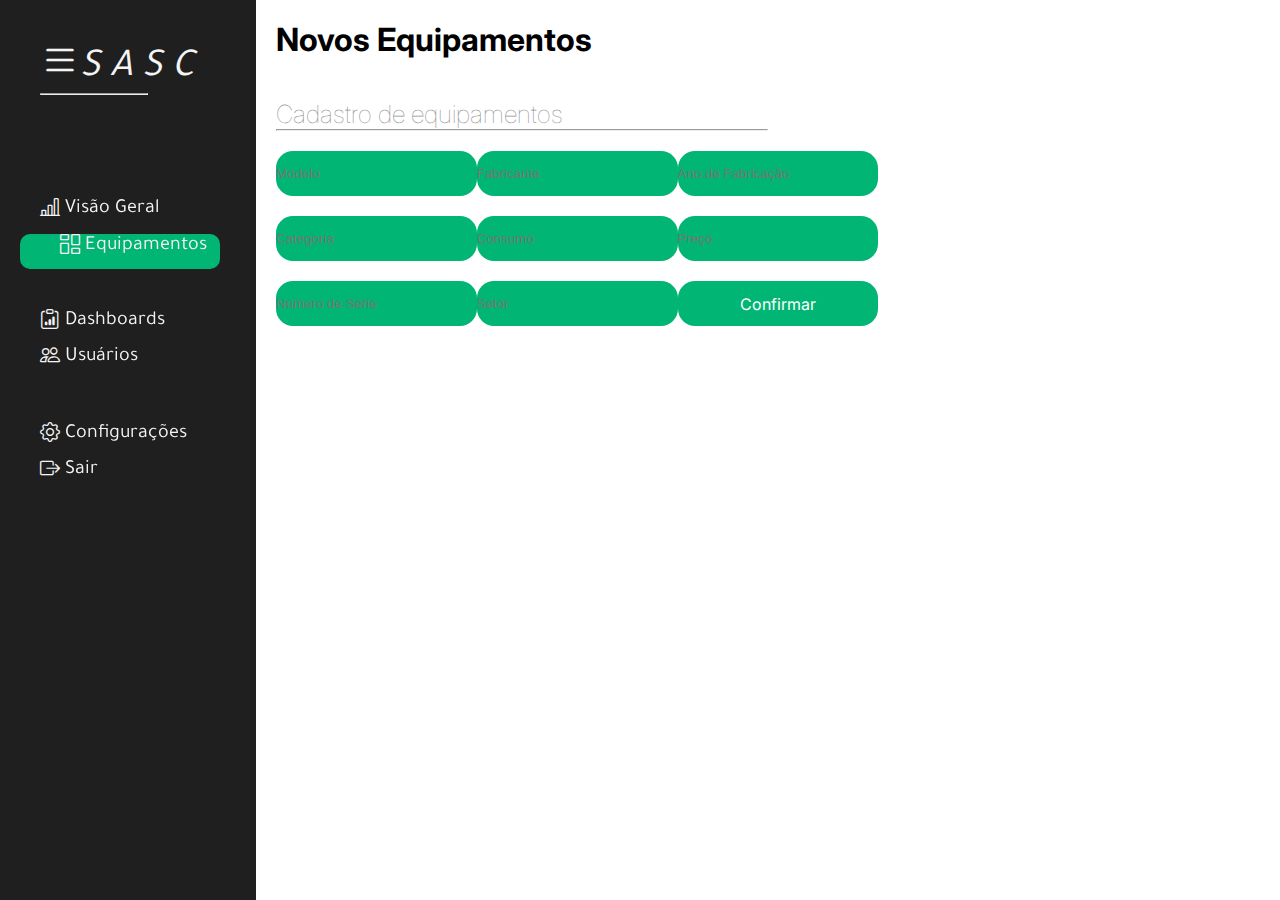
==== CadastramentoDeEquipamentos/index.html @ 192cee4d "cadastro" ====
<!DOCTYPE html>
<html lang="pt-br">
<head>
    <meta charset="UTF-8">
    <meta http-equiv="X-UA-Compatible" content="IE=edge">
    <meta name="viewport" content="width=device-width, initial-scale=1.0">
    <link rel="stylesheet" href="https://cdn.jsdelivr.net/npm/bootstrap-icons@1.10.5/font/bootstrap-icons.css">
    <link rel="stylesheet" href="style.css">
    <link rel="preconnect" href="https://fonts.googleapis.com">

    <link rel="preconnect" href="https://fonts.gstatic.com" crossorigin>
    <link href="https://fonts.googleapis.com/css2?family=Inter:wght@500;700&family=Tajawal:wght@700;800&display=swap" rel="stylesheet">
    
    <title>Teste-Menu</title>
</head>

<body>

    <main>

        <section class="menu_lateral">

        <nav>
        
             <div class="btn_expandir">
                <span> <i class="bi bi-list">S A S C</i> </span>
                <hr> <!--linha-->
                </div>

                <div class="menu_conteudo">

                    <ul>

                        <div class="item_menu">

                            <div class="primeiros_itens">
                        <li>
                            <a href="#">
                                <span class="icon"><i class="bi bi-bar-chart-line"></i></span>
                                <span class="txt_link">Visão Geral</span>
                            </a>
                        </li>

                        

                        <li class="btn_equipamentos">
                            <a  href="#">
                                <span class="icon"><i class="bi bi-columns-gap"></i></span>
                                <span class="txt_link">Equipamentos</span>
                            </a> 
                        </li>
                    </div>
                    

                    <div class="segundos_itens">
                        <li class="">
                            <a href="#">
                                <span class="icon"><i class="bi bi-clipboard-data"></i></span>
                                <span class="txt_link">Dashboards</span>

                            </a>
                        </li>

                        <li>
                            <a href="#">
                                <span class="icon"><i class="bi bi-people"></i></span>
                                <span class="txt_link">Usuários</span>
                            </a>
                        </li>
                        
                    </div>

                    <div class="terceiros_itens">
                        <li class="">
                            <a href="#">
                                <span class="icon"><i class="bi bi-gear"></i></span>
                                <span class="txt_link">Configurações</span>
                            </a>
                        </li>

                        <li>
                            <a href="">
                                <span class="icon"><i class="bi bi-box-arrow-right"></i></span>
                                <span class="txt_link">Sair</span>
                            </a>
                        </li>
                        
                    </div>
                    </ul>
                </nav>
             </div>
         
            </section>

         <section class="equipamentos">

            <div class="txt_equipamentos">
                <h1> Novos Equipamentos</h1>
                <h2>Cadastro de equipamentos <hr> </h2> 
            </div>

            <!--- <div class="usuario">
                <span class="icon_usuario"><i class="bi bi-person-circle"></i></span>
                <span class="usuario">JANAINA MOTA</span>
            </div>
            <div class="pseudo_btn_darkmode">
                <i class="bi bi-brightness-low-fill"></i>
                <i class="bi bi-cloud-sun-fill"></i>
            </div> -->

            <div class="cadastro_de_equipamentos">

       
                <form>
                    
                    <div class="inputs">
                    <input placeholder="Modelo" type="text" id="campo-modelo">
                    <input placeholder="Fabricante" type="text" id="campo-fabricante">
                    <input placeholder="Ano de Fabricação" type="text" id="campo-ano_de_fabricação">
                </div>

                <div class="inputs">

                    <input placeholder="Categoria" type="text" id="campo-categoria">
                    <input placeholder="Consumo" type="text" id="campo-consumo">
                    <input placeholder="Preço" type="text" id="campo-preço">
                </div>

                    <div class="inputs">
                    <input placeholder="Número de Série" type="text" id="campo-modelo">
                    <input placeholder="Setor" type="text" id="campo-modelo">
                    <button type="submit">Confirmar</button>
                </div>
                </form>
             
            </div>

        </section>

        

    </main>
    
</body>
</html>
---- CadastramentoDeEquipamentos/style.css ----
*{
    margin: 0;
    padding: 0;
    box-sizing: border-box;
}

:root{
    --background-menu: #1F1F1F;
    --verde: #01B574;
    --branco: #F4F4F4;
    --cinza_claro: #8F8F8F;


    --font1: 'Tajawal', sans-serif;
    --font2: 'Inter', sans-serif;
}

body{

}
main{
    height: 100vh;
    display: flex;
    flex-direction: row;
}

.menu_lateral{
    width: 20%;
    height: 100%;

    background-color: var(--background-menu);
    padding: 40px 0 40px 0;
    display: flex;
    flex-direction: column;
    
}

.btn_expandir{
    width: 100%;
    padding-left: 40px;
    color: var(--branco);
    font-size: 40px;
    cursor: pointer;
    font-family: var(--font1);
    
    
}

.menu_conteudo{
    padding-top: 40%;
}

ul{
    width: 100%;
    list-style-type: none;
    font-family: var(--font1);
}

li{
    padding-bottom: 10px;
}

.item_menu a{
    color: var(--branco);
    text-decoration: none;
    font-size: 20px;
    padding: 40px;
}

.primeiros_itens, .segundos_itens, .terceiros_itens{
    margin-bottom: 40px;
}

.txt_link{
    margin-left: 5px;
    position: fixed;
}

.btn_equipamentos{
    border-radius: 10px;
    background-color: var(--verde);
    height: 35px;
    width: 200px;
    margin-left: 20px;
}



h1{
    font-family: var(--font2);
    padding: 20px;
}

h2{
    font-family: var(--font2);
    color: var(--cinza_claro);
    font-weight: 100;
    font-size: 25px;
    padding: 20px;
}

hr{
    width: 50%;
}

.usuario, .icon_usuario{
    text-decoration: none;
    font-family: var(--font1);
    font-size: 25px;
    padding: 20px 0;
    float: left;
}


/*
.pseudo_btn_darkmode{
    border-radius: 20px;
    background-color: var(--verde);
    width: 112px;
    height: 43px;
}



.pseudo_btn_darkmode > i{
    color: var(--branco);
    font-size: 30px;
}

*/

.equipamentos{
    height: 100%;
    width: 80%;
    
}


.cadastro_de_equipamentos{
    display: flex;
    flex-direction: column;
}



form{
    position: relative;
   
    
}


input{
    border-radius: 17px;
    border: none;
    background-color: var(--verde);
    margin-bottom: 20px;
    height: 45px;
    width: 20%;
    
}


button {
    background-color: var(--verde);
    height: 30px;
    border: none;
    border-radius:17px;
    color: white;
    font-family: var(--font2);
    font-size: 16px;
    cursor: pointer;
    height: 45px;
    width: 20%;
}

.inputs{
    display: flex;
    margin-left: 20px;
    
}
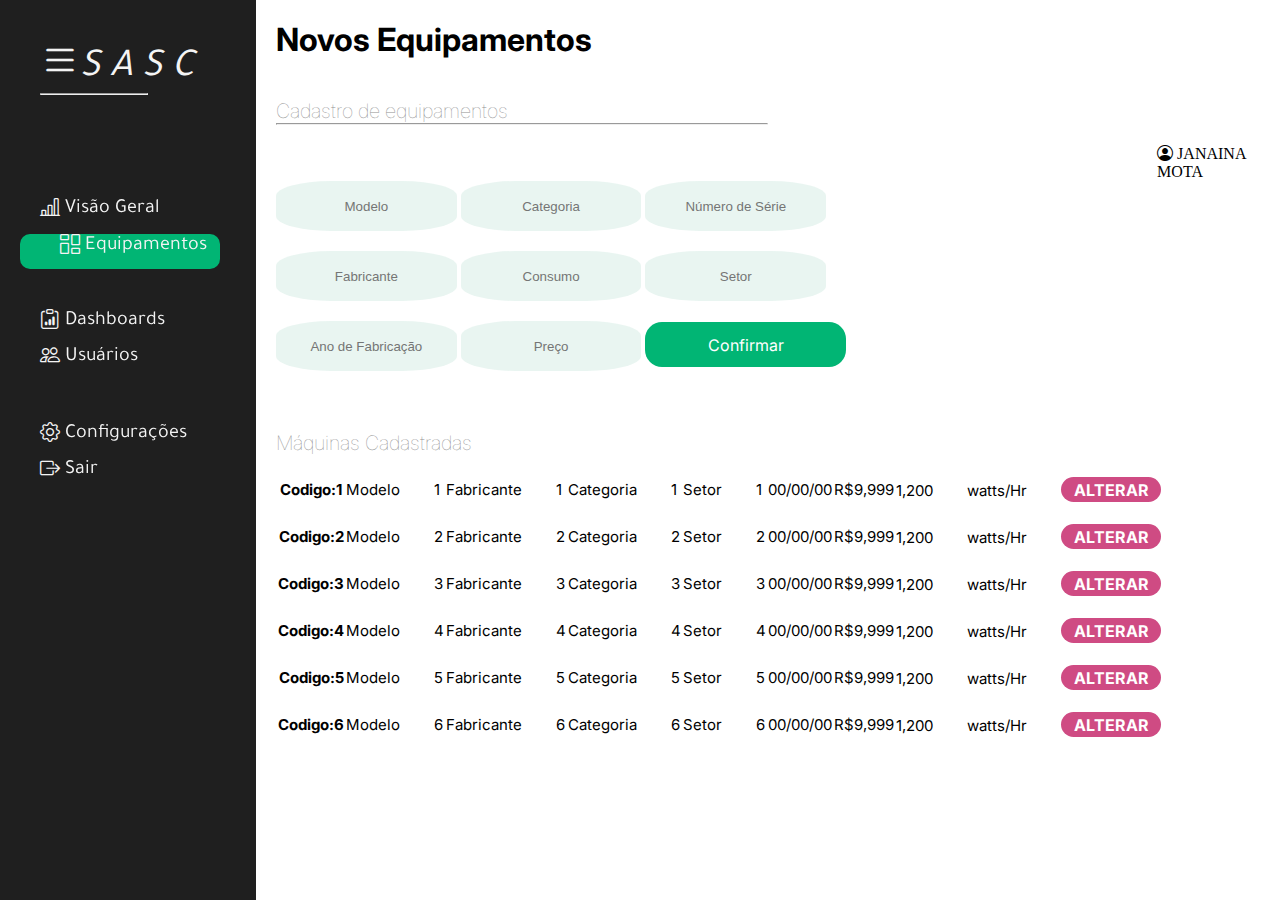
==== commit 6a7f99a7: "atualizações realizadas" ====
--- a/CadastramentoDeEquipamentos/index.html
+++ b/CadastramentoDeEquipamentos/index.html
@@ -97,12 +97,14 @@
             <div class="txt_equipamentos">
                 <h1> Novos Equipamentos</h1>
                 <h2>Cadastro de equipamentos <hr> </h2> 
+
+                <div class="usuario">
+                    <span class="icon_usuario"><i class="bi bi-person-circle"></i></span>
+                    <span class="usuario_nome">JANAINA MOTA</span>
+                </div>
             </div>
 
-            <!--- <div class="usuario">
-                <span class="icon_usuario"><i class="bi bi-person-circle"></i></span>
-                <span class="usuario">JANAINA MOTA</span>
-            </div>
+             <!---
             <div class="pseudo_btn_darkmode">
                 <i class="bi bi-brightness-low-fill"></i>
                 <i class="bi bi-cloud-sun-fill"></i>
@@ -115,24 +117,110 @@
                     
                     <div class="inputs">
                     <input placeholder="Modelo" type="text" id="campo-modelo">
+                    <input placeholder="Categoria" type="text" id="campo-categoria">
+                    <input placeholder="Número de Série" type="text" id="campo-numero_de_serie">
+                </div>
+
+                <div class="inputs">
+
                     <input placeholder="Fabricante" type="text" id="campo-fabricante">
+                    <input placeholder="Consumo" type="text" id="campo-consumo">
+                    <input placeholder="Setor" type="text" id="campo-setor">
+                </div>
+
+                    <div class="inputs">
                     <input placeholder="Ano de Fabricação" type="text" id="campo-ano_de_fabricação">
-                </div>
-
-                <div class="inputs">
-
-                    <input placeholder="Categoria" type="text" id="campo-categoria">
-                    <input placeholder="Consumo" type="text" id="campo-consumo">
                     <input placeholder="Preço" type="text" id="campo-preço">
-                </div>
-
-                    <div class="inputs">
-                    <input placeholder="Número de Série" type="text" id="campo-modelo">
-                    <input placeholder="Setor" type="text" id="campo-modelo">
                     <button type="submit">Confirmar</button>
                 </div>
                 </form>
              
+            </div>
+
+            <div class="maquinas_cadastradas">
+                <h3>Máquinas Cadastradas</h3>
+
+                <div class="tabela">
+                    
+                <table>
+                    <tr>
+                        <th>Codigo:1</th>
+
+                        <td>Modelo 1</td> 
+                        <td>Fabricante 1</td>
+                        <td>Categoria 1</td>
+                        <td>Setor 1</td>
+                        <td>00/00/00</td>
+                        <td>R$9,999</td>
+                        <td>1,200 watts/Hr <button>Alterar</button> </td> 
+                        
+                    </tr>
+                    
+
+                    <tr>
+                        <th>Codigo:2</th> 
+                        <td>Modelo 2</td> 
+                        <td>Fabricante 2</td>
+                        <td>Categoria 2</td>
+                        <td>Setor 2</td>
+                        <td>00/00/00</td>
+                        <td>R$9,999</td>
+                        <td>1,200 watts/Hr <button>Alterar</button> </td>
+                    </tr>
+
+                    <tr>
+                        <th>Codigo:3</th> 
+                        <td>Modelo 3</td> 
+                        <td>Fabricante 3</td>
+                        <td>Categoria 3</td>
+                        <td>Setor 3</td>
+                        <td>00/00/00</td>
+                        <td>R$9,999</td>
+                        <td>1,200 watts/Hr <button>Alterar</button> </td>
+
+                    </tr>
+
+                    <tr>
+                        <th>Codigo:4</th> 
+                        <td>Modelo 4</td> 
+                        <td>Fabricante 4</td>
+                        <td>Categoria 4</td>
+                        <td>Setor 4</td>
+                        <td>00/00/00</td>
+                        <td>R$9,999</td>
+                        <td>1,200 watts/Hr <button>Alterar</button> </td>
+                    </tr>
+
+                    <tr>
+                        <th>Codigo:5</th> 
+                        <td>Modelo 5</td> 
+                        <td>Fabricante 5</td>
+                        <td>Categoria 5</td>
+                        <td>Setor 5</td>
+                        <td>00/00/00</td>
+                        <td>R$9,999</td>
+                        <td>1,200 watts/Hr <button>Alterar</button> </td>
+                    </tr>
+
+                    <tr>
+                        <th>Codigo:6</th> 
+                        <td>Modelo 6</td> 
+                        <td>Fabricante 6</td>
+                        <td>Categoria 6</td>
+                        <td>Setor 6</td>
+                        <td>00/00/00</td>
+                        <td>R$9,999</td>
+                        <td>1,200 watts/Hr <button>Alterar</button> </td>
+                    </tr>
+
+
+                    
+                
+                </table>
+
+                </tbody>
+                </table>
+                </div>
             </div>
 
         </section>
--- a/CadastramentoDeEquipamentos/style.css
+++ b/CadastramentoDeEquipamentos/style.css
@@ -7,8 +7,10 @@
 :root{
     --background-menu: #1F1F1F;
     --verde: #01B574;
+    --verde-claro: #3BA8801C;
     --branco: #F4F4F4;
     --cinza_claro: #8F8F8F;
+    --rosa: #CF4B83;
 
 
     --font1: 'Tajawal', sans-serif;
@@ -91,11 +93,11 @@
     padding: 20px;
 }
 
-h2{
+h2, h3{
     font-family: var(--font2);
     color: var(--cinza_claro);
     font-weight: 100;
-    font-size: 25px;
+    font-size: 20px;
     padding: 20px;
 }
 
@@ -103,14 +105,10 @@
     width: 50%;
 }
 
-.usuario, .icon_usuario{
-    text-decoration: none;
-    font-family: var(--font1);
-    font-size: 25px;
-    padding: 20px 0;
-    float: left;
-}
-
+.usuario{
+    margin-left: 88%;
+    
+}
 
 /*
 .pseudo_btn_darkmode{
@@ -145,27 +143,31 @@
 
 form{
     position: relative;
+    display: flex;
+    flex-direction: column;
+    margin-bottom: 20px;
    
     
 }
 
 
-input{
-    border-radius: 17px;
+input, select{
+    border-radius:30%;
     border: none;
-    background-color: var(--verde);
+    background-color: var(--verde-claro);
     margin-bottom: 20px;
-    height: 45px;
-    width: 20%;
-    
-}
-
-
-button {
+    height: 50px;
+    width: 18%;
+    text-align: center;
+    
+}
+
+
+.cadastro_de_equipamentos button {
     background-color: var(--verde);
     height: 30px;
     border: none;
-    border-radius:17px;
+    border-radius: 17px;
     color: white;
     font-family: var(--font2);
     font-size: 16px;
@@ -175,7 +177,51 @@
 }
 
 .inputs{
-    display: flex;
     margin-left: 20px;
     
-}
+    
+}
+
+.tabela{
+    padding-left: 20px;
+}
+
+table{
+    font-family:var(--font2) ;
+    font-size: 15px;
+   
+   
+
+}
+
+td{
+    word-spacing: 30px;
+    border-collapse: collapse;
+    padding-bottom: 20px;
+
+}
+
+tr{
+    word-spacing: 10px;
+}
+
+th{
+    padding-bottom: 20px;
+}
+
+.maquinas_cadastradas button{
+    border-radius: 17px;
+    background-color: var(--rosa);
+    color: white;
+    font-weight: bold;
+    font-family: var(--font2);
+    cursor: pointer;
+    text-transform: uppercase;
+    height: 25px;
+    width: 100px;
+    font-size: 16px;
+    border: 0;
+
+}
+
+
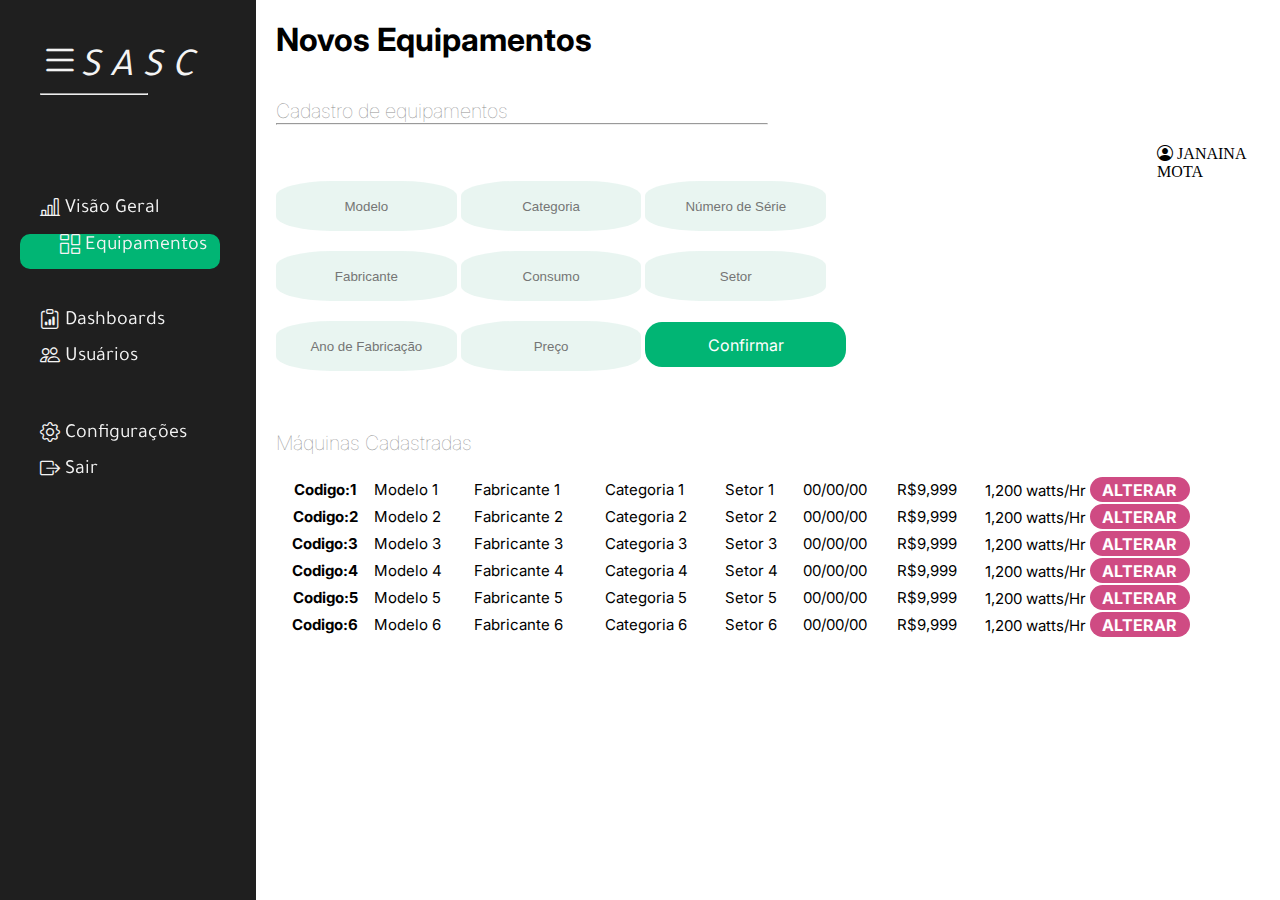
==== commit 46f95998: "novas atualizacoes" ====
--- a/CadastramentoDeEquipamentos/index.html
+++ b/CadastramentoDeEquipamentos/index.html
@@ -218,7 +218,7 @@
                 
                 </table>
 
-                </tbody>
+              
                 </table>
                 </div>
             </div>
--- a/CadastramentoDeEquipamentos/style.css
+++ b/CadastramentoDeEquipamentos/style.css
@@ -174,6 +174,8 @@
     cursor: pointer;
     height: 45px;
     width: 20%;
+    
+   
 }
 
 .inputs{
@@ -184,29 +186,10 @@
 
 .tabela{
     padding-left: 20px;
-}
-
-table{
-    font-family:var(--font2) ;
+    font-family:var(--font2);
     font-size: 15px;
-   
-   
-
-}
-
-td{
-    word-spacing: 30px;
-    border-collapse: collapse;
-    padding-bottom: 20px;
-
-}
-
-tr{
-    word-spacing: 10px;
-}
-
-th{
-    padding-bottom: 20px;
+  
+    
 }
 
 .maquinas_cadastradas button{
@@ -221,7 +204,14 @@
     width: 100px;
     font-size: 16px;
     border: 0;
-
-}
-
-
+    
+
+}
+
+td{
+    width: 100;
+}
+
+table {
+    width: 100%;
+}
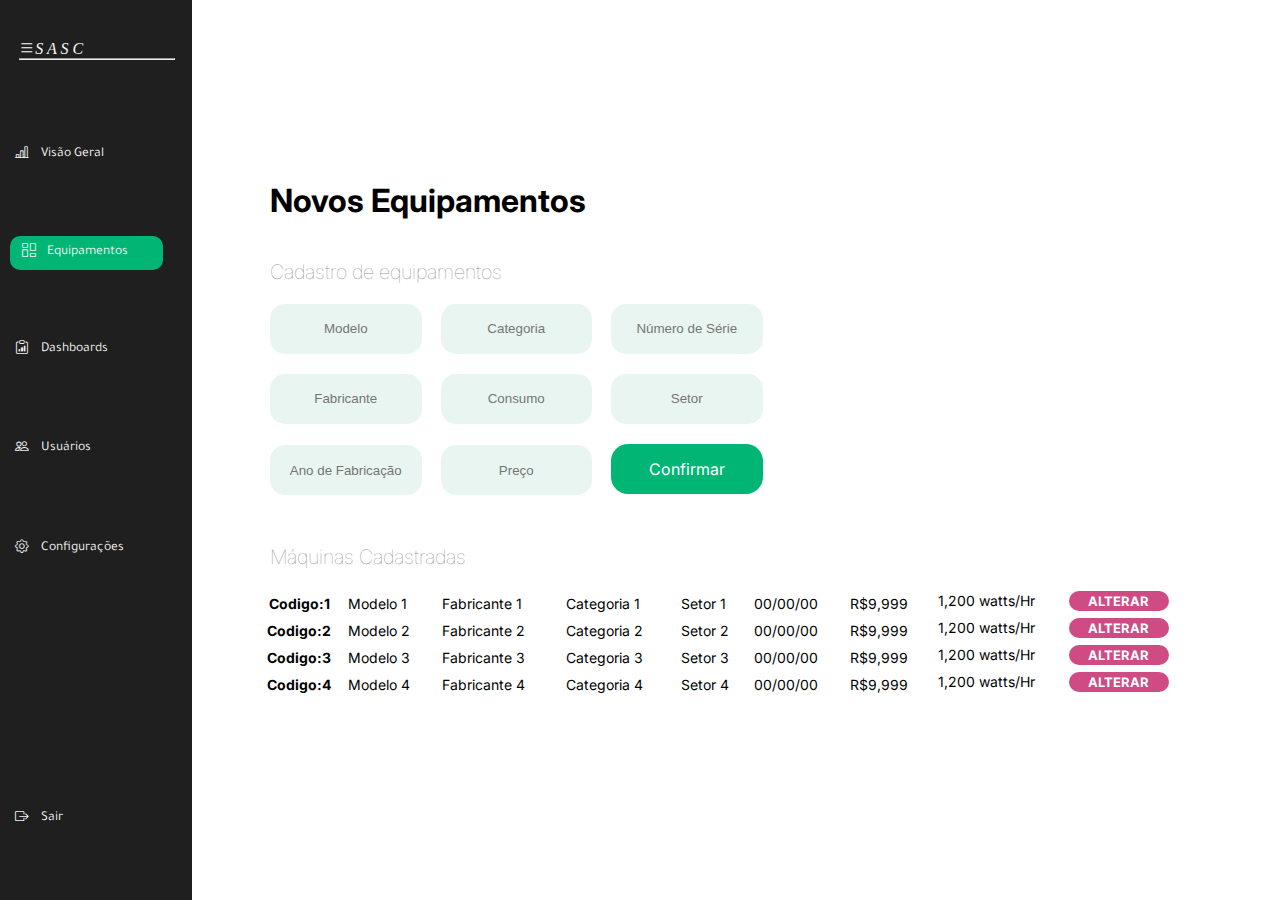
==== commit 6866e4ee: "atualizações de responsividade e estilização" ====
--- a/CadastramentoDeEquipamentos/index.html
+++ b/CadastramentoDeEquipamentos/index.html
@@ -18,91 +18,85 @@
 
     <main>
 
-        <section class="menu_lateral">
-
-        <nav>
-        
-             <div class="btn_expandir">
-                <span> <i class="bi bi-list">S A S C</i> </span>
+      <section class="menu">
+          <nav class="menu_lateral">
+      
+              <div class="btn_expandir">
+                <span> <i class="size2 bi bi-list">S A S C</i> </span>
                 <hr> <!--linha-->
-                </div>
-
-                <div class="menu_conteudo">
-
-                    <ul>
-
-                        <div class="item_menu">
-
-                            <div class="primeiros_itens">
-                        <li>
-                            <a href="#">
-                                <span class="icon"><i class="bi bi-bar-chart-line"></i></span>
-                                <span class="txt_link">Visão Geral</span>
-                            </a>
-                        </li>
-
-                        
-
-                        <li class="btn_equipamentos">
-                            <a  href="#">
-                                <span class="icon"><i class="bi bi-columns-gap"></i></span>
-                                <span class="txt_link">Equipamentos</span>
-                            </a> 
-                        </li>
-                    </div>
-                    
-
-                    <div class="segundos_itens">
-                        <li class="">
-                            <a href="#">
-                                <span class="icon"><i class="bi bi-clipboard-data"></i></span>
-                                <span class="txt_link">Dashboards</span>
-
-                            </a>
-                        </li>
-
-                        <li>
-                            <a href="#">
-                                <span class="icon"><i class="bi bi-people"></i></span>
-                                <span class="txt_link">Usuários</span>
-                            </a>
-                        </li>
-                        
-                    </div>
-
-                    <div class="terceiros_itens">
-                        <li class="">
-                            <a href="#">
-                                <span class="icon"><i class="bi bi-gear"></i></span>
-                                <span class="txt_link">Configurações</span>
-                            </a>
-                        </li>
-
-                        <li>
-                            <a href="">
-                                <span class="icon"><i class="bi bi-box-arrow-right"></i></span>
-                                <span class="txt_link">Sair</span>
-                            </a>
-                        </li>
-                        
-                    </div>
-                    </ul>
-                </nav>
-             </div>
-         
-            </section>
+              </div>
+      
+              <div class="menu_conteudo">
+      
+                <ul>
+      
+                  <div class="item_menu">
+      
+      
+                    <li class="espaco2">
+                      <a href="#">
+                        <span class="icon size1"><i class="bi bi-bar-chart-line"></i></span>
+                        <span class="txt_link size1">Visão Geral</span>
+                      </a>
+                    </li>
+      
+                    <li class="pagAtual  espaco2">
+                      <a href="#">
+                        <span class="icon size1 "><i class="bi bi-columns-gap"></i></span>
+                        <span class="txt_link size1">Equipamentos</span>
+                      </a>
+                    </li>
+      
+                    <li class="espaco2">
+                      <a href="#">
+                        <span class="icon size1 IconAtual"><i class="bi bi-clipboard-data IconAtual"></i></span>
+                        <span class="txt_link size1">Dashboards</span>
+      
+                      </a>
+                    </li>
+      
+                    <li class="espaco2">
+                      <a href="#">
+                        <span class="icon size1"><i class="bi bi-people"></i></span>
+                        <span class="txt_link size1">Usuários</span>
+                      </a>
+                    </li>
+      
+                    <li class="espaco2">
+                      <a href="#">
+                        <span class="icon size1"><i class="bi bi-gear"></i></span>
+                        <span class="txt_link size1">Configurações</span>
+                      </a>
+                    </li>
+                  </div>
+      
+                  <li class="espaco2 btnSair ">
+                    <a href="../home/index.html">
+                      <span class="icon size1"><i class="bi bi-box-arrow-right"></i></span>
+                      <span class="txt_link size1">Sair</span>
+                    </a>
+                  </li>
+      
+                </ul>
+      
+              </div>
+            </nav>
+      
+        </section>
 
          <section class="equipamentos">
 
             <div class="txt_equipamentos">
                 <h1> Novos Equipamentos</h1>
-                <h2>Cadastro de equipamentos <hr> </h2> 
-
-                <div class="usuario">
-                    <span class="icon_usuario"><i class="bi bi-person-circle"></i></span>
-                    <span class="usuario_nome">JANAINA MOTA</span>
-                </div>
+                
+              
+    
+                <h2>Cadastro de equipamentos  </h2>     
             </div>
+
+            
+           
+
 
              <!---
             <div class="pseudo_btn_darkmode">
@@ -128,7 +122,7 @@
                     <input placeholder="Setor" type="text" id="campo-setor">
                 </div>
 
-                    <div class="inputs">
+                    <div class="inputs3">
                     <input placeholder="Ano de Fabricação" type="text" id="campo-ano_de_fabricação">
                     <input placeholder="Preço" type="text" id="campo-preço">
                     <button type="submit">Confirmar</button>
@@ -191,27 +185,7 @@
                         <td>1,200 watts/Hr <button>Alterar</button> </td>
                     </tr>
 
-                    <tr>
-                        <th>Codigo:5</th> 
-                        <td>Modelo 5</td> 
-                        <td>Fabricante 5</td>
-                        <td>Categoria 5</td>
-                        <td>Setor 5</td>
-                        <td>00/00/00</td>
-                        <td>R$9,999</td>
-                        <td>1,200 watts/Hr <button>Alterar</button> </td>
-                    </tr>
-
-                    <tr>
-                        <th>Codigo:6</th> 
-                        <td>Modelo 6</td> 
-                        <td>Fabricante 6</td>
-                        <td>Categoria 6</td>
-                        <td>Setor 6</td>
-                        <td>00/00/00</td>
-                        <td>R$9,999</td>
-                        <td>1,200 watts/Hr <button>Alterar</button> </td>
-                    </tr>
+
 
 
                     
--- a/CadastramentoDeEquipamentos/style.css
+++ b/CadastramentoDeEquipamentos/style.css
@@ -1,217 +1,554 @@
 *{
-    margin: 0;
-    padding: 0;
-    box-sizing: border-box;
-}
-
-:root{
-    --background-menu: #1F1F1F;
-    --verde: #01B574;
-    --verde-claro: #3BA8801C;
-    --branco: #F4F4F4;
-    --cinza_claro: #8F8F8F;
-    --rosa: #CF4B83;
-
-
-    --font1: 'Tajawal', sans-serif;
-    --font2: 'Inter', sans-serif;
-}
-
-body{
-
-}
-main{
-    height: 100vh;
-    display: flex;
-    flex-direction: row;
-}
-
-.menu_lateral{
-    width: 20%;
-    height: 100%;
-
-    background-color: var(--background-menu);
-    padding: 40px 0 40px 0;
-    display: flex;
-    flex-direction: column;
+  margin: 0;
+  padding: 0;
+  box-sizing: border-box;
+  }
+  
+  :root{
+  --background-menu: #1F1F1F;
+  --verde: #01B574;
+  --verde-claro: #3BA8801C;
+  --branco: #F4F4F4;
+  --cinza_claro: #8F8F8F;
+  --rosa: #CF4B83;
+  
+  
+  --font1: 'Tajawal', sans-serif;
+  --font2: 'Inter', sans-serif;
+  }
+  
+  main{
+  height: 100vh;
+  display: flex;
+  flex-direction: row;
+  }
+  
+  h1{
+  font-family: var(--font2);
+  padding: 20px;
+  color: black;
+  }
+  
+  h2, h3{
+  font-family: var(--font2);
+  color: var(--cinza_claro);
+  font-weight: 100;
+  font-size: 20px;
+  padding: 20px;
+  
+  }
+  
+  hr{
+  width: 50%;
+  }
+  
+  
+  /*
+  .pseudo_btn_darkmode{
+  border-radius: 20px;
+  background-color: var(--verde);
+  width: 112px;
+  height: 43px;
+  }
+  
+  
+  
+  .pseudo_btn_darkmode > i{
+  color: var(--branco);
+  font-size: 30px;
+  }
+  
+  */
+  
+  
+  
+  .cadastro_de_equipamentos{
+  display: flex;
+  flex-direction: column;
+  }
+  
+  
+  
+  form{
+  position: relative;
+  display: flex;
+  flex-direction: column;
+  margin-bottom: 20px;
+  
+  
+  }
+  
+  
+  input{
+  border-radius: 15px;
+  border: none;
+  background-color: var(--verde-claro);
+  margin-bottom: 20px;
+  height: 50px;
+  width: 15%;
+  text-align: center;
+  margin-right: 15px;
+  
+  }
+  
+  
+  .cadastro_de_equipamentos button {
+  background-color: var(--verde);
+  border: none;
+  border-radius: 17px;
+  color: white;
+  font-family: var(--font2);
+  font-size: 16px;
+  cursor: pointer;
+  height: 50px;
+  width: 15%;
+  
+  
+  }
+  
+  .inputs, .inputs3{
+  margin-left: 20px;
+  
+  
+  
+  }
+  
+  .tabela{
+  
+  font-family:var(--font2);
+  font-size: 15px;
+  
+  
+  }
+  
+  .maquinas_cadastradas button{
+  border-radius: 10px;
+  background-color: var(--rosa);
+  color: white;
+  font-weight: bold;
+  font-family: var(--font2);
+  cursor: pointer;
+  text-transform: uppercase;
+  height: 25px;
+  width: 100px;
+  font-size: 16px;
+  border: 0;
+  margin-left: 30px;
+  margin-bottom: 10px;
+  
+  }
+  
+  td{
+  width: 100;
+  }
+  
+  table {
+  width: 100%;
+  }
+  
+  /* -------------------------------- */
+  
+  .menu {
+  position: fixed;
+  width: 15%;
+  }
+  
+  .menu_lateral {
+  background-color: var(--background-menu);
+  padding: 40px 0 40px 0;
+  display: flex;
+  flex-direction: column;
+  height: 100vh;
+  }
+  
+  .btn_expandir {
+  width: 100%;
+  padding-left: 10%;
+  color: var(--branco);
+  cursor: pointer;
+  }
+  
+  .menu_conteudo {
+  padding-top: 30%;
+  }
+  
+  li a {
+  padding: 5% 0 5% 5%;
+  display: flex;
+  justify-content: space-between;
+  text-align: center;
+  color: var(--branco);
+  text-decoration: none;
+  padding-left: 8%;
+  }
+  
+  .menu_conteudo ul {
+  height: 80vh;
+  width: 100%;
+  list-style-type: none;
+  font-family: var(--font1);
+  display: flex;
+  flex-direction: column;
+  justify-content: space-between;
+  }
+  
+  .item_menu {
+  height: 50vh;
+  display: flex;
+  flex-direction: column;
+  justify-content: space-between;
+  }
+  
+  .primeiros_itens,
+  .segundos_itens,
+  .terceiros_itens {
+  margin-bottom: 40%;
+  }
+  
+  .txt_link {
+  color: var(--branco);
+  margin-left: 2%;
+  position: fixed;
+  }
+  
+  hr {
+  width: 90%;
+  }
+  
+  .pagAtual {
+  display: flex;
+  align-items: center;
+  text-align: center;
+  border-radius: 10px;
+  background-color: var(--verde);
+  width: 80%;
+  margin-left: 5%;
+  }
+  
+  .espaco2 {
+  margin-top: 10%;
+  }
+  
+  .equipamentos {
+  display: flex;
+  flex-direction: column;
+  justify-content:center ;
+  width: 100%;
+  height: 100vh;
+  margin-left: 250px;
+  margin-top: -20px;
+  }
+  
+  .painelEqpm {
+  width: 95%;
+  height: 90%;
+  background-color: white;
+  border-radius: 20px;
+  }
+  
+  .size1 {
+  color: var(--branco);
+  font-size: 90%;
+  }
+  
+  .size2 {
+  color: var(--branco);
+  font-size: 150%;
+  }
+  
+  .bi {
+  color: var(--branco);
+  }
+  
+  /* ----------------------------------------------- */
+  
+  @media screen and (max-width: 1300px) {
+  .size1 {
+  font-size: 85%;
+  }
+  
+  .size2 {
+  font-size: 100%;
+  }
+  }
+  
+  @media screen and (max-width: 1100px) {
+  .size1 {
+  font-size: 75%;
+  }
+  
+  .size2 {
+  font-size: 100%;
+  }
+  }
+  
+  @media screen and (max-width: 990px) {
+  .size1 {
+  font-size: 68%;
+  }
+  
+  .size2 {
+  font-size: 100%;
+  }
+  }
+  
+  @media screen and (max-width: 890px) {
+  .size1 {
+  font-size: 58%;
+  }
+  
+  .size2 {
+  font-size: 90%;
+  }
+  }
+  
+  @media screen and (max-width: 780px) {
+  .size1 {
+  font-size: 49%;
+  }
+  
+  .size2 {
+  font-size: 85%;
+  }
+  }
+  
+  @media screen and (max-width: 680px) {
+  main {
+  width: 100%;
+  display: flex;
+ 
+  text-align: center;
+  justify-content: center;
+  flex-direction: column;
+  height: 90%;
+  }
+  
+  .menu {
+  position: fixed;
+  width: 100%;
+  height: 10%;
+  bottom: 0;
+  }
+  
+  .menu_lateral {
+  padding: 0;
+  /* height: 10vh; */
+  width: 100%;
+  border-radius: 25px 25px 0 0;
+  }
+  
+  .menu_conteudo {
+  align-items: center;
+  padding: 0;
+  width: 100%;
+  /* height: 10vh; */
+  }
+  
+  .menu_conteudo ul {
+  display: flex;
+  align-items: center;
+  width: 100%;
+  /* height: 10vh; */
+  }
+  
+  .item_menu {
+  display: flex;
+  flex-direction: row;
+  align-items: center;
+  width: 100%;
+  height: 10vh;
+  }
+  
+  .item_menu a {
+  padding-left: 0;
+  display: flex;
+  justify-content: center;
+  font-size: 30px;
+  width: 100%;
+  padding: 0;
+  }
+  
+  .pagAtual {
+  margin-left: 0;
+  background-color: transparent;
+  }
+  
+  .IconAtual {
+  color: var(--verde);
+  }
+  
+  .btnSair {
+  display: none;
+  }
+  
+  .btn_expandir {
+  display: none;
+  }
+  
+  .size1 {
+  font-size: 55%;
+  }
+  
+  .size2 {
+  font-size: 80%;
+  }
+  
+  .txt_link {
+  display: none;
+  }
+  
+  hr {
+  display: none;
+  }
+  
+  .espaco2 {
+  margin-top: 0;
+  width: 20%;
+  }
+  
+  .painelEqpm {
+  height: 85%;
+  margin-top: -10%;
+  }
+  
+  .equipamentos {
+  margin-left: 0px;
+  }
+  }
+  
+  @media screen and (max-width: 420px) {
+  .painelEqpm {
+  margin-top: -15%;
+  }
+  }
+  
+  @media screen and (max-width: 325px) {
+  .painelEqpm {
+  margin-top: -20%;
+  }
+  }
+  
+  
+  
+  /* cadastro --------------------------------------------- */
+  
+  @media screen and (max-width: 1300px) {
+      
+      form{
+        margin-bottom: 10px;
+      }
+
+      .tabela{
+        font-size: 14px;
+      
+      }
+
+      .maquinas_cadastradas button{
+        margin-bottom: 5px;
+        height: 20px;
+        font-size: 13px;
+       
+      }
+
+  }
+
+
+
+  @media screen and (max-width: 1100px) {
+    .equipamentos{
+      margin-left: 200px;
+    }
+
+    input{
+      width: 17%;
+    }
+
+    .cadastro_de_equipamentos button{ 
+      width: 17%;
+    }
+
+
+    .tabela{
+      font-size: 13px;
     
-}
-
-.btn_expandir{
-    width: 100%;
-    padding-left: 40px;
-    color: var(--branco);
-    font-size: 40px;
-    cursor: pointer;
-    font-family: var(--font1);
+    }
     
+    h3{
+      padding-left: 10px;
+    }
+  }
+
+  @media screen and (max-width: 990px) {
+    .equipamentos{
+      margin-left: 150px;
+    }
+
+    .tabela{
+      font-size: 12px;
+    }
+
+    .maquinas_cadastradas button{
+      height: 18px;
+      font-size: 12px;
+     
+    }
+  }
+
+  @media screen and (max-width: 780px){
+    input{
+      width: 20%;
+    }
+
     
-}
-
-.menu_conteudo{
-    padding-top: 40%;
-}
-
-ul{
-    width: 100%;
-    list-style-type: none;
-    font-family: var(--font1);
-}
-
-li{
-    padding-bottom: 10px;
-}
-
-.item_menu a{
-    color: var(--branco);
-    text-decoration: none;
-    font-size: 20px;
-    padding: 40px;
-}
-
-.primeiros_itens, .segundos_itens, .terceiros_itens{
-    margin-bottom: 40px;
-}
-
-.txt_link{
-    margin-left: 5px;
-    position: fixed;
-}
-
-.btn_equipamentos{
-    border-radius: 10px;
-    background-color: var(--verde);
-    height: 35px;
-    width: 200px;
-    margin-left: 20px;
-}
-
-
-
-h1{
-    font-family: var(--font2);
-    padding: 20px;
-}
-
-h2, h3{
-    font-family: var(--font2);
-    color: var(--cinza_claro);
-    font-weight: 100;
-    font-size: 20px;
-    padding: 20px;
-}
-
-hr{
-    width: 50%;
-}
-
-.usuario{
-    margin-left: 88%;
+    .cadastro_de_equipamentos button{ 
+      width: 20%;
+    }
+
+    .equipamentos{
+     margin-left: 130px;
+    }
+
+    .tabela{
+      font-size: 11px;
+
+  }
+
+  .maquinas_cadastradas button{
+    height: 16px;
+    font-size: 10px;
+   
+  }
+
+   }
+
+
+
+     /*mobile --------------------------------------------- */
+
+   @media screen and (max-width: 680px) {
+
+    h1{
+      display: none;
+    }
+
+    .equipamentos{
+      display: flex;
+      align-items: center;
+      margin-left: 0;
+      padding-top: -20px;
+
+    }
+
+    input{
+      width: 25%;
+    }
+
     
-}
-
-/*
-.pseudo_btn_darkmode{
-    border-radius: 20px;
-    background-color: var(--verde);
-    width: 112px;
-    height: 43px;
-}
-
-
-
-.pseudo_btn_darkmode > i{
-    color: var(--branco);
-    font-size: 30px;
-}
-
-*/
-
-.equipamentos{
-    height: 100%;
-    width: 80%;
-    
-}
-
-
-.cadastro_de_equipamentos{
-    display: flex;
-    flex-direction: column;
-}
-
-
-
-form{
-    position: relative;
-    display: flex;
-    flex-direction: column;
-    margin-bottom: 20px;
-   
-    
-}
-
-
-input, select{
-    border-radius:30%;
-    border: none;
-    background-color: var(--verde-claro);
-    margin-bottom: 20px;
-    height: 50px;
-    width: 18%;
-    text-align: center;
-    
-}
-
-
-.cadastro_de_equipamentos button {
-    background-color: var(--verde);
-    height: 30px;
-    border: none;
-    border-radius: 17px;
-    color: white;
-    font-family: var(--font2);
-    font-size: 16px;
-    cursor: pointer;
-    height: 45px;
-    width: 20%;
-    
-   
-}
-
-.inputs{
-    margin-left: 20px;
-    
-    
-}
-
-.tabela{
-    padding-left: 20px;
-    font-family:var(--font2);
-    font-size: 15px;
-  
-    
-}
-
-.maquinas_cadastradas button{
-    border-radius: 17px;
-    background-color: var(--rosa);
-    color: white;
-    font-weight: bold;
-    font-family: var(--font2);
-    cursor: pointer;
-    text-transform: uppercase;
-    height: 25px;
-    width: 100px;
-    font-size: 16px;
-    border: 0;
-    
-
-}
-
-td{
-    width: 100;
-}
-
-table {
-    width: 100%;
-}
+    .cadastro_de_equipamentos button{ 
+      width: 25%;
+    }
+
+  
+   }
+
+ 